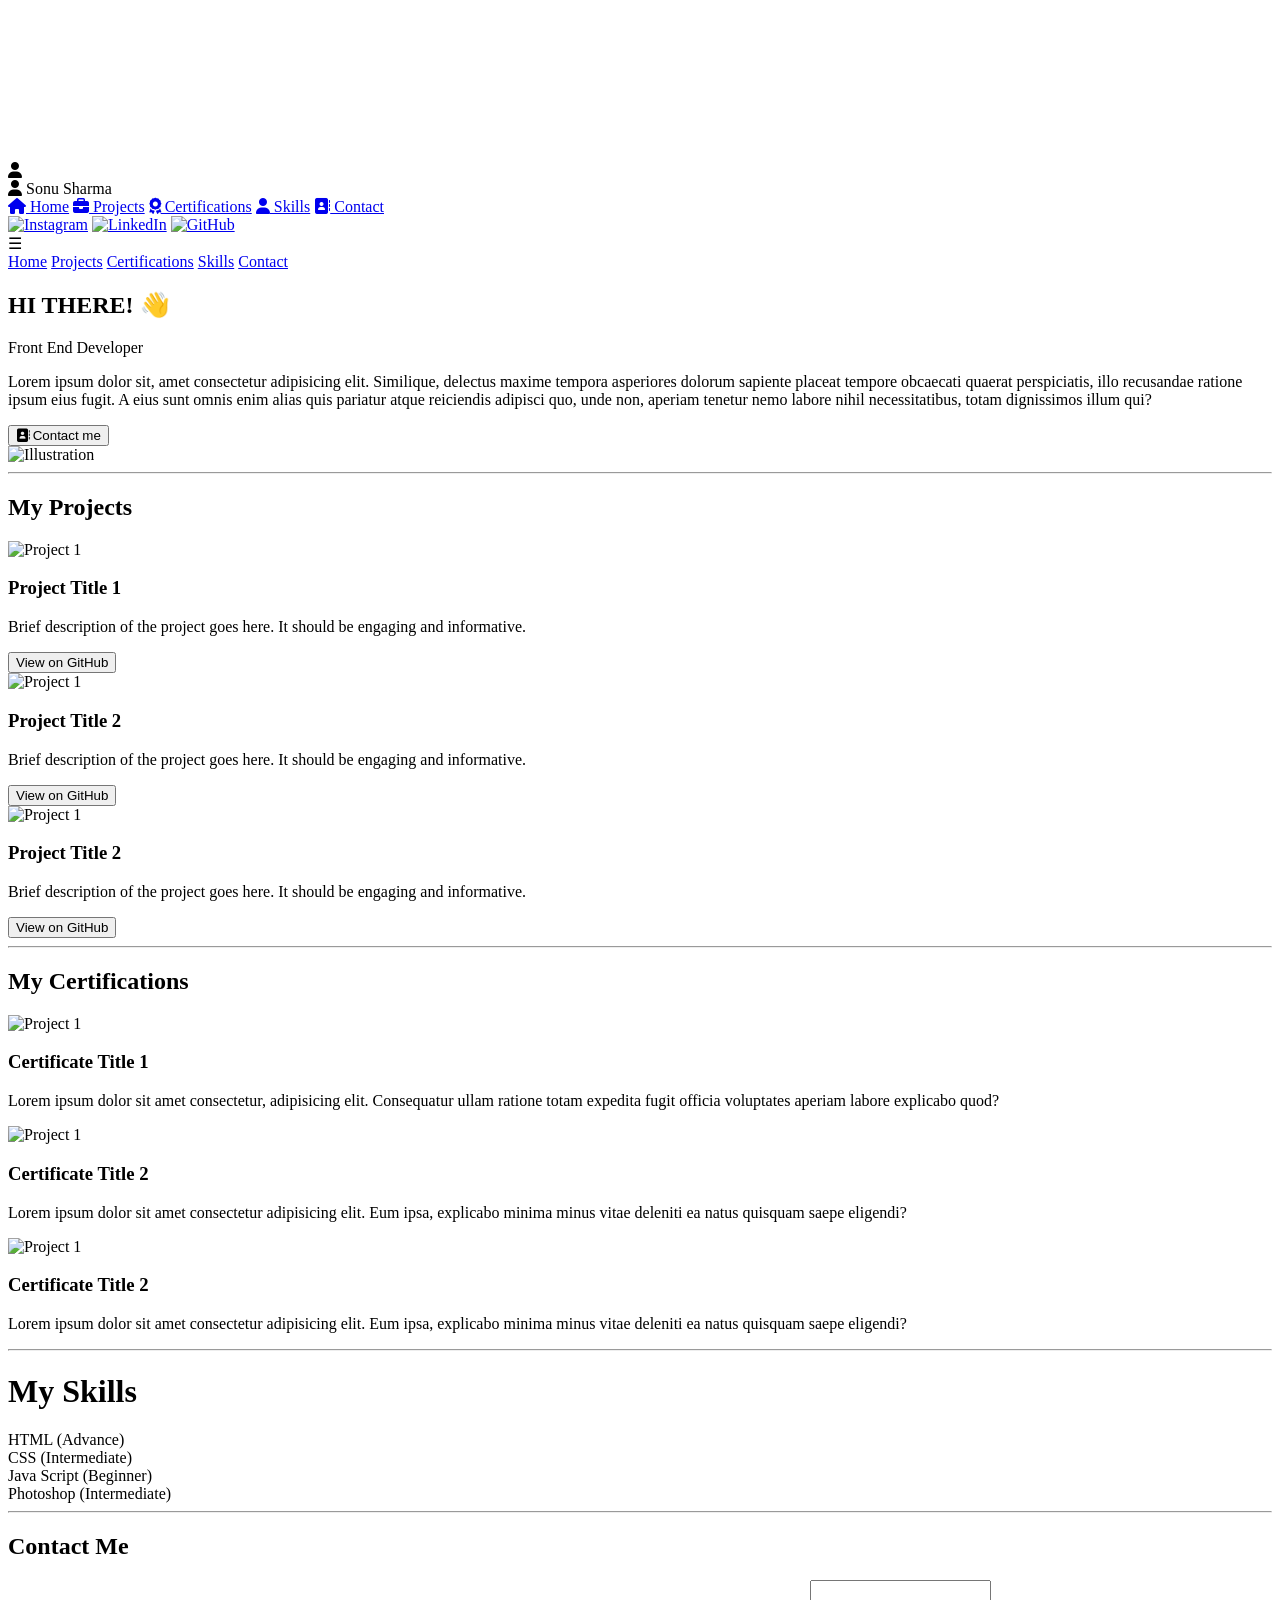
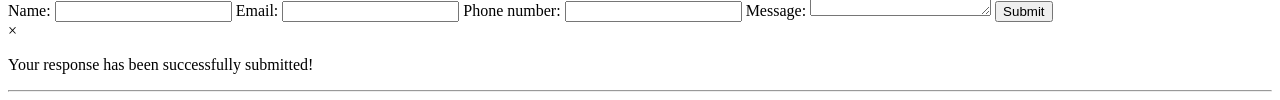
==== portfolio.html @ 5708c379 "Add files via upload" ====
<!DOCTYPE html>
<html lang="en">

<head>
    <meta charset="UTF-8">
    <meta name="viewport" content="width=device-width, initial-scale=1.0">
    <link rel="stylesheet" href="https://cdnjs.cloudflare.com/ajax/libs/font-awesome/6.5.2/css/all.min.css"
        integrity="sha512-SnH5WK+bZxgPHs44uWIX+LLJAJ9/2PkPKZ5QiAj6Ta86w+fsb2TkcmfRyVX3pBnMFcV7oQPJkl9QevSCWr3W6A=="
        crossorigin="anonymous" referrerpolicy="no-referrer" />
    <title>Sonusharma|Portfolio</title>
    <link rel="stylesheet" href="/portfolio.2/portfolio.css">
</head>

<body>
    <section class="body-background-video">
        <video src="/image/anime.mp4" autoplay muted loop></video>
    </section>


    <nav>
        <i id="user" class="fa-solid fa-user"></i>
        <div class="logo"><i id="user-2" class="fa-solid fa-user"></i> Sonu Sharma</div>
        <div class="menu">
            <a href="#home"><i class="fa-solid fa-house"></i> Home</a>
            <a href="#projects"><i class="fa-solid fa-briefcase"></i> Projects</a>
            <a href="#certifications"><i class="fa-solid fa-award"></i> Certifications</a>
            <a href="#skills"><i class="fa-solid fa-user"></i> Skills</a>
            <a href="#contact"><i class="fa-solid fa-address-book"></i> Contact</a>
        </div>
        <div class="social-media">
            <a href="https://www.instagram.com" target="_blank"><img src="/image/instagram portfolio.png"
                    alt="Instagram"></a>
            <a href="https://www.linkedin.com" target="_blank"><img src="/image/linkdkin portfolio.png"
                    alt="LinkedIn"></a>
            <a href="https://www.github.com" target="_blank"><img src="/image/github portfolio.png" alt="GitHub"></a>
        </div>
        <div class="hamburger" onclick="toggleMenu()">&#9776;</div>
    </nav>
    <div class="mobile-menu" id="mobileMenu">
        <a href="#home">Home</a>
        <a href="#projects">Projects</a>
        <a href="#certifications">Certifications</a>
        <a href="#skills">Skills</a>
        <a href="#contact">Contact</a>
    </div>



    <!-- hero-section -->
  
    <section class="hero">
        <!-- <section class="body-background-video-1">
            <video src="/image/anime.mp4" autoplay muted loop></video>
        </section> -->
        <div class="left-side">
            <div class="left-side-text">
                <h1>HI THERE! 👋</h1>
                <p id="profession">Front End Developer</p>
                <p>Lorem ipsum dolor sit, amet consectetur adipisicing elit. Similique, delectus maxime tempora
                    asperiores dolorum sapiente placeat tempore obcaecati quaerat perspiciatis, illo recusandae ratione
                    ipsum eius fugit. A eius sunt omnis enim alias quis pariatur atque reiciendis adipisci quo, unde
                    non, aperiam tenetur nemo labore nihil necessitatibus, totam dignissimos illum qui?</p>
                <button id="bttn1"><i class="fa-solid fa-address-book"></i> Contact me</button>
            </div>
        </div>
        <div class="right-side">
            <img src="/image/indomay32-removebg-preview.png" alt="Illustration" class="hero-image">
        </div>
    </section>
    <hr>



    <!-- project-section -->
    <!-- <section class="body-background-video-2">
        <video src="/image/anime.mp4" autoplay muted loop></video>
    </section> -->
    <section class="projects" id="projects">
        <h2>My Projects</h2>
        <div class="project-container">
            <div class="project-card">
                <img src="/image/indomay32-removebg-preview.png" alt="Project 1" class="project-image">
                <h3>Project Title 1</h3>
                <p>Brief description of the project goes here. It should be engaging and informative.</p>
                <button class="github-button">View on GitHub</button>
            </div>
            <div class="project-card">
                <img src="/image/indomay32-removebg-preview.png" alt="Project 1" class="project-image">
                <h3>Project Title 2</h3>
                <p>Brief description of the project goes here. It should be engaging and informative.</p>
                <button class="github-button" onclick="window.open('https://github.com/Sonu18Sharma')">View on
                    GitHub</button>
            </div>
            <div class="project-card">
                <img src="/image/indomay32-removebg-preview.png" alt="Project 1" class="project-image">
                <h3>Project Title 2</h3>
                <p>Brief description of the project goes here. It should be engaging and informative.</p>
                <button class="github-button" onclick="window.open('https://github.com/Sonu18Sharma')">View on
                    GitHub</button>
            </div>

    </section>
    <hr>

    <!-- certificate-section -->
    <!-- <section class="body-background-video-3">
        <video src="/image/anime.mp4" autoplay muted loop></video>
    </section> -->
    <section class="certificates" id="certifications">
        <h2>My Certifications</h2>
        <div class="certificate-container">
            <div class="certificate-card">
                <img src="/image/indomay32-removebg-preview.png" alt="Project 1" class="project-image">
                <h3>Certificate Title 1</h3>
                <p>Lorem ipsum dolor sit amet consectetur, adipisicing elit. Consequatur ullam ratione totam expedita fugit officia voluptates aperiam labore explicabo quod?</p>
            </div>
            <div class="certificate-card">
                <img src="/image/indomay32-removebg-preview.png" alt="Project 1" class="project-image">
                <h3>Certificate Title 2</h3>
                <p>Lorem ipsum dolor sit amet consectetur adipisicing elit. Eum ipsa, explicabo minima minus vitae deleniti ea natus quisquam saepe eligendi?</p>
            </div>
            <div class="certificate-card">
                <img src="/image/indomay32-removebg-preview.png" alt="Project 1" class="project-image">
                <h3>Certificate Title 2</h3>
                <p>Lorem ipsum dolor sit amet consectetur adipisicing elit. Eum ipsa, explicabo minima minus vitae deleniti ea natus quisquam saepe eligendi?</p>
            </div>
        </div>
    </section>
    <hr>
<!-- skill-section -->
    <div class="skills-container">
        <h1>My Skills</h1>
        <div class="skill">
            <div class="skill-name">HTML (Advance)</div>
            <div class="skill-bar">
                <div class="skill-bar-fill" id="skill-bar-fill-1" style="width: 90%;"></div>
            </div>
        </div>
        <div class="skill">
            <div class="skill-name">CSS (Intermediate)</div>
            <div class="skill-bar">
                <div class="skill-bar-fill" id="skill-bar-fill-2" style="width: 80%;"></div>
            </div>
        </div>
        <div class="skill">
            <div class="skill-name">Java Script (Beginner)</div>
            <div class="skill-bar">
                <div class="skill-bar-fill" id="skill-bar-fill-4" style="width: 65%;"></div>
            </div>
            <div class="skill">
                <div class="skill-name">Photoshop (Intermediate)</div>
                <div class="skill-bar">
                    <div class="skill-bar-fill" id="skill-bar-fill-3" style="width: 75%;"></div>
                </div>
            </div>

        </div>
    </div>
    <hr>


    <!-- <section class="body-background-video-5">
        <video src="/image/anime.mp4" autoplay muted loop></video>
    </section> -->
    <div class="form-container">
        <form id="contactForm">
            <h2>Contact Me</h2>
            <label for="name">Name:</label>
            <input type="text" id="name" name="name" required>
            
            <label for="email">Email:</label>
            <input type="email" id="email" name="email" required>

            <label for="number">Phone number:</label>
            <input type="number" id="number" name="number" required>
            
            <label for="message">Message:</label>
            <textarea id="message" name="message" required></textarea>
            
            <button type="submit">Submit</button>
        </form>
    </div>

    <div id="popup" class="popup">
        <div class="popup-content">
            <span class="close" id="closePopup">&times;</span>
            <p>Your response has been successfully submitted!</p>
        </div>
    </div>
    <hr>
    <script src="/portfolio.2/portfolio.js"></script>
</body>

</html>
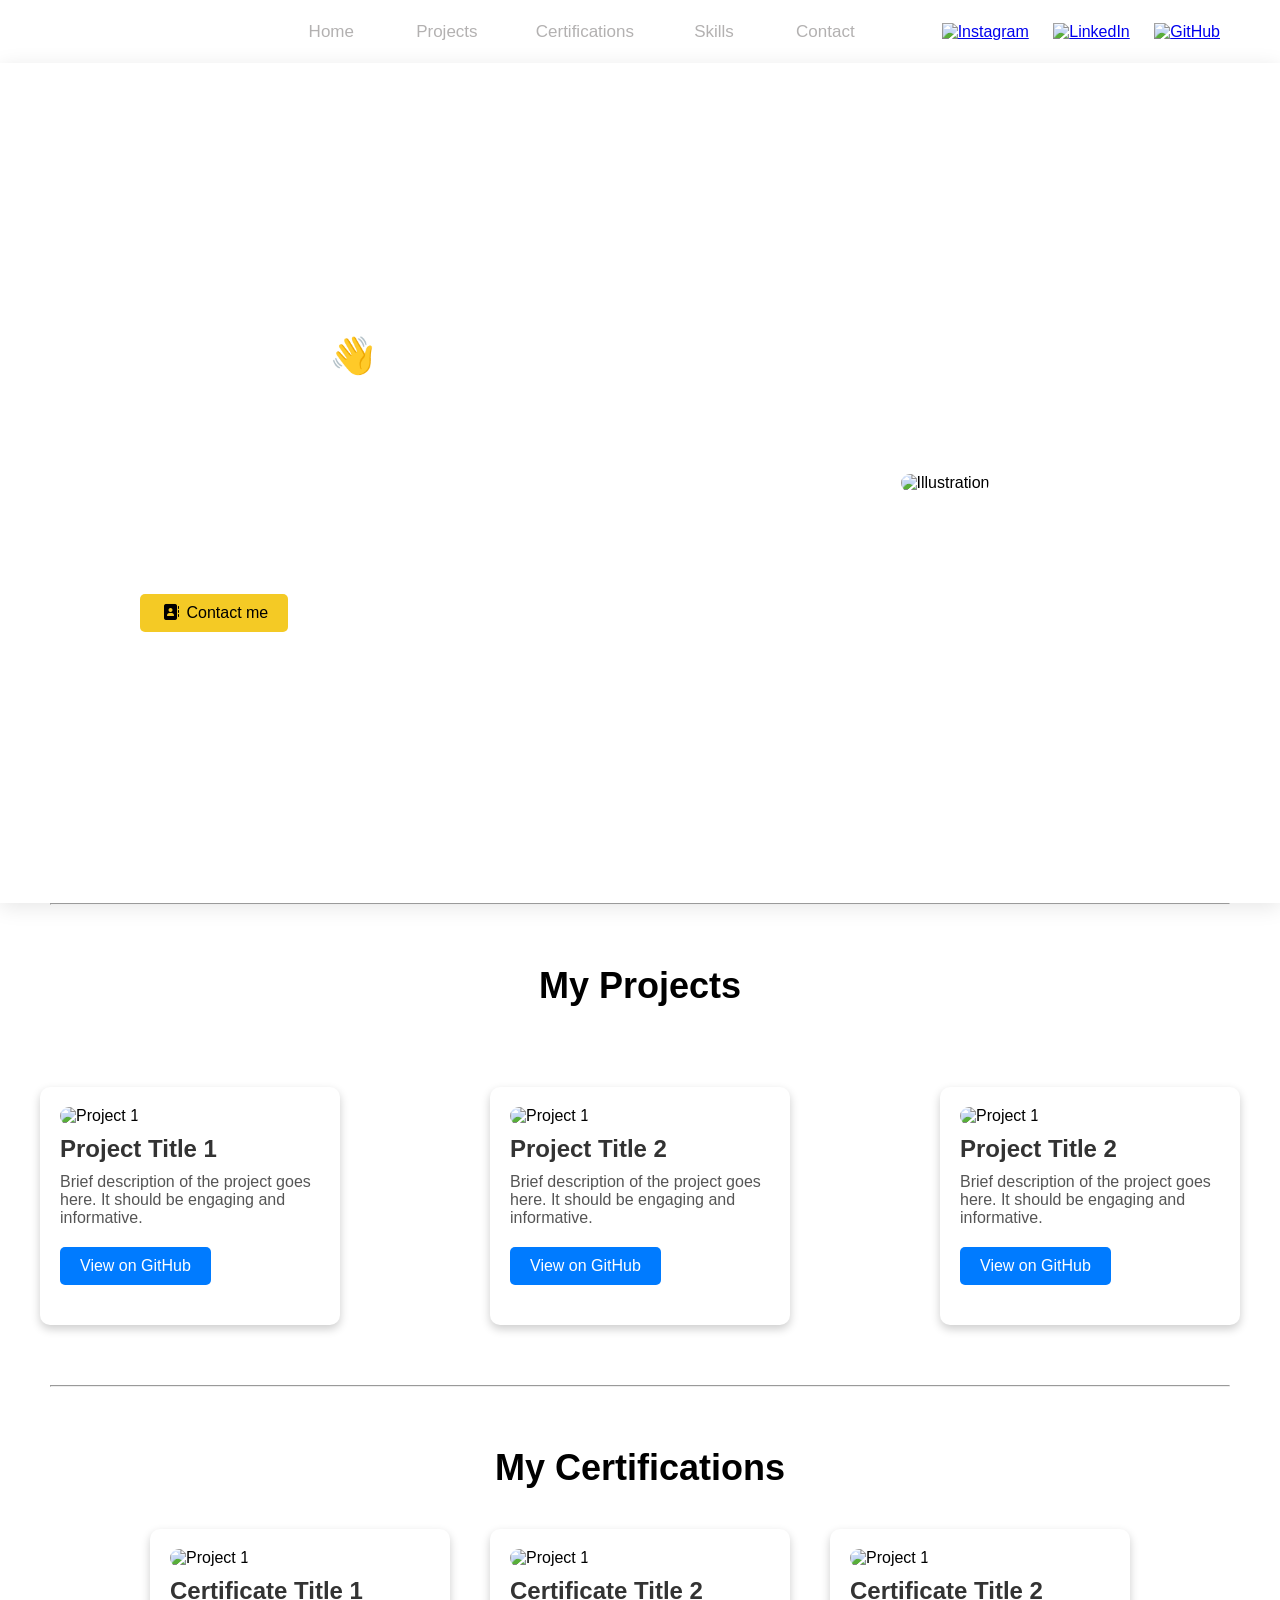
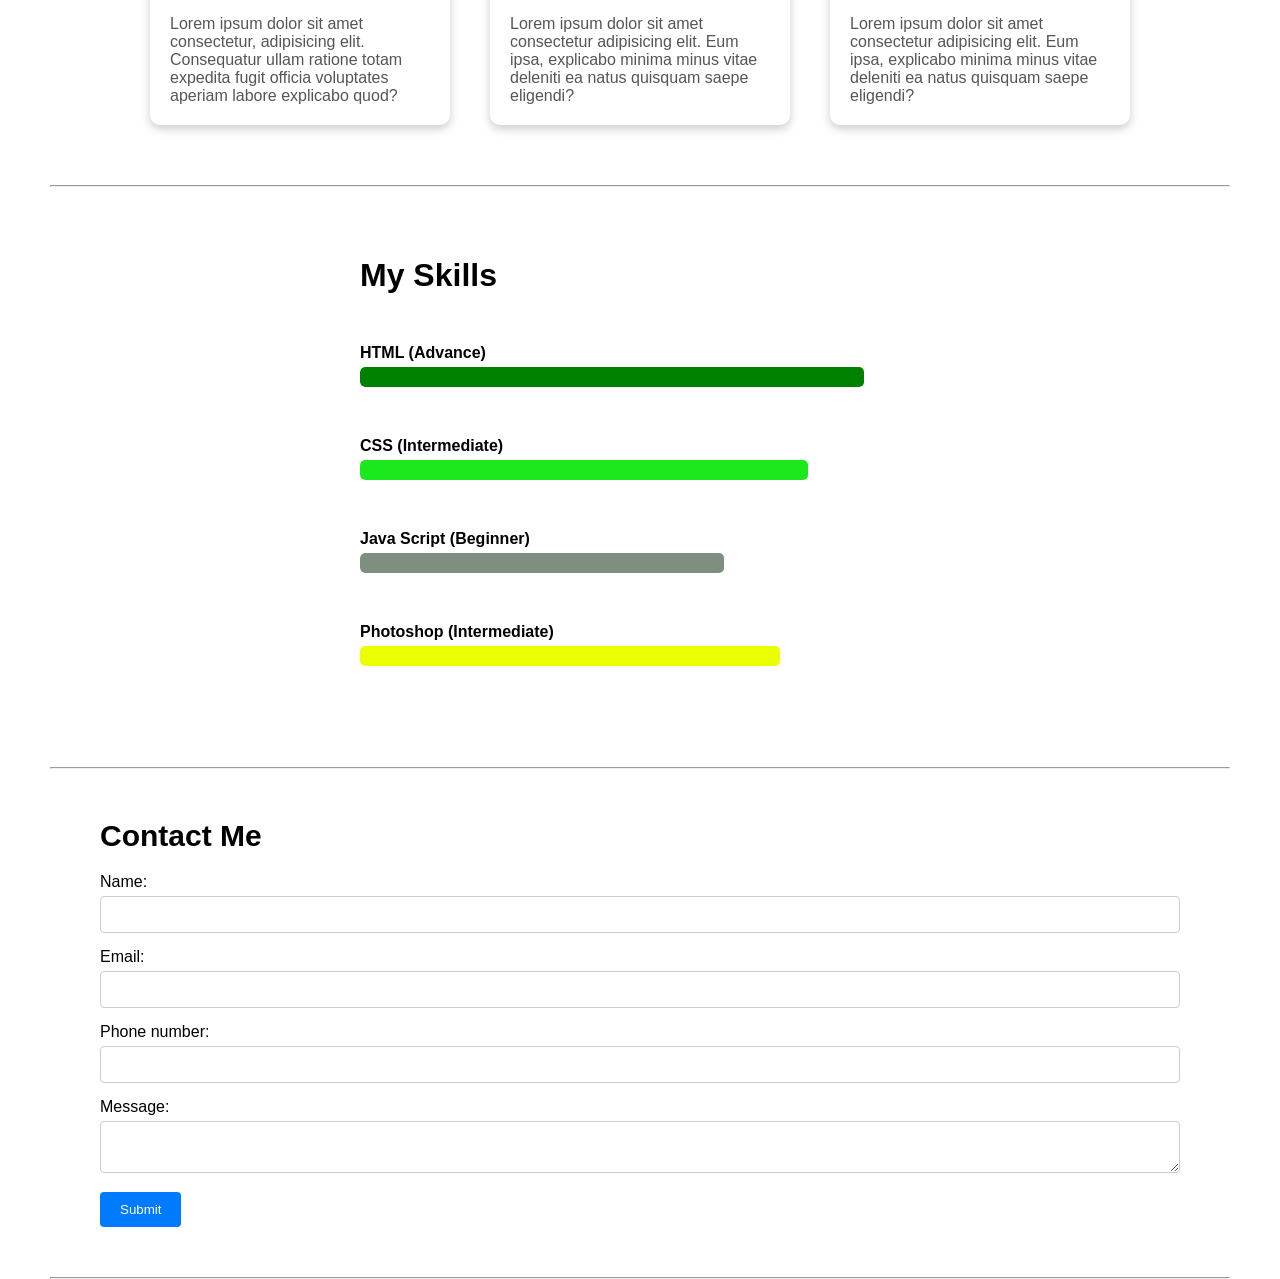
==== commit d0654748: "Update portfolio.html" ====
--- a/portfolio.html
+++ b/portfolio.html
@@ -8,7 +8,7 @@
         integrity="sha512-SnH5WK+bZxgPHs44uWIX+LLJAJ9/2PkPKZ5QiAj6Ta86w+fsb2TkcmfRyVX3pBnMFcV7oQPJkl9QevSCWr3W6A=="
         crossorigin="anonymous" referrerpolicy="no-referrer" />
     <title>Sonusharma|Portfolio</title>
-    <link rel="stylesheet" href="/portfolio.2/portfolio.css">
+    <link rel="stylesheet" href="portfolio.css">
 </head>
 
 <body>
@@ -191,4 +191,4 @@
     <script src="/portfolio.2/portfolio.js"></script>
 </body>
 
-</html>+</html>
--- a/portfolio.css
+++ b/portfolio.css
@@ -0,0 +1,708 @@
+@import url('https://fonts.googleapis.com/css2?family=Roboto:wght@400;700&display=swap');
+
+* {
+    margin: 0;
+    padding: 0;
+    box-sizing: border-box;
+}
+
+body {
+    height: 100%;
+    width: 100%;
+    font-family: "Quicksand", sans-serif;
+    
+}
+body hr{
+    color: white;
+    margin: 0px 50px;
+}
+
+.body-background-video video {
+    position: absolute;
+    top: 0;
+    left: 0;
+    width: 100%;
+    height: 100%;
+    object-fit:cover;
+    z-index: -1;
+}
+.body-background-video-1 video {
+    position: absolute;
+    margin: 46rem 0 ;
+    top: 0;
+    left: 0;
+    width: 100%;
+    height: 100%;
+    object-fit:cover;
+    z-index: -1;
+}
+.body-background-video-2 video {
+    position: absolute;
+    margin: 92rem 0 ;
+    top: 0;
+    left: 0;
+    width: 100%;
+    height: 100%;
+    object-fit:cover;
+    z-index: -1;
+}
+.body-background-video-3 video {
+    position: absolute;
+    margin: 138rem 0 ;
+    top: 0;
+    left: 0;
+    width: 100%;
+    height: 100%;
+    object-fit:cover;
+    z-index: -1;
+}
+
+.body-background-video-5 video {
+    position: absolute;
+    margin: 160rem 0 ;
+    top: 0;
+    left: 0;
+    width: 100%;
+    height: 100%;
+    object-fit:cover;
+    z-index: -1;
+}
+
+
+/* nav-bar */
+
+#user {
+    display: none;
+}
+
+nav {
+    display: flex;
+    justify-content: space-between;
+    align-items: center;
+    padding: 20px 50px;
+    /* background-color: #f5f5f5; */
+    color: rgb(0, 0, 0);
+    /* box-shadow: 0 4px 15px 10px rgba(255, 255, 255, 0.2); */
+}
+
+.logo {
+    font-size: 20px;
+    color: rgb(255, 255, 255);
+    cursor: pointer;
+    font-family: 'Segoe UI', Tahoma, Geneva, Verdana, sans-serif;
+}
+
+.menu a,
+.mobile-menu a {
+    color: rgb(179, 177, 177);
+    text-decoration: none;
+    margin: 0 15px;
+    font-size: 17px;
+    position: relative;
+    font-weight: 500;
+}
+
+.menu a::after,
+.mobile-menu a::after {
+    content: '';
+    position: absolute;
+    width: 0;
+    height: 2px;
+    display: block;
+    margin-top: 5px;
+    right: 0;
+    background: white;
+    transition: width 0.3s ease;
+}
+
+a:hover {
+    color: rgb(255, 255, 255);
+}
+
+i {
+    color: white;
+    font-size: 17x;
+    padding: 0px 3px;
+}
+
+.menu a:hover::after,
+.mobile-menu a:hover::after {
+    width: 100%;
+    left: 0;
+    background: #ffffff;
+}
+
+.social-media img {
+    width: 24px;
+    height: 24px;
+    margin: 0 10px;
+    transition: transform 0.8s;
+}
+
+.social-media img:hover {
+    transform: scale(1.2);
+}
+
+.hamburger {
+    display: none;
+    font-size: 30px;
+    cursor: pointer;
+    color: white;
+    transition: transform 0.3s;
+}
+
+.hamburger:hover {
+    transform: rotate(90deg);
+}
+
+.mobile-menu {
+    display: none;
+    flex-direction: column;
+    position: absolute;
+    top: 60px;
+    left: 0;
+    width: 100%;
+    background-color: #333;
+    padding: 10px 0;
+    animation: slideDown 0.5s forwards;
+}
+
+
+@keyframes slideDown {
+    from {
+        transform: translateY(-100%);
+        opacity: 0;
+    }
+
+    to {
+        transform: translateY(0);
+        opacity: 1;
+    }
+}
+
+
+
+@media (max-width: 768px) {
+    .menu {
+        display: none;
+    }
+
+    .logo {
+        display: none;
+    }
+
+    #user-2 {
+        display: none;
+    }
+
+    #user {
+        display: block;
+    }
+
+    .hamburger {
+        display: block;
+    }
+
+    a:hover {
+        color: rgb(255, 255, 255);
+    }
+    .mobile-menu a {
+        padding: 10px;
+        text-align: center;
+        border-bottom: 1px solid white;
+    }
+}
+
+
+
+/* hero-section */
+
+.hero {
+    display: flex;
+    justify-content: space-between;
+    align-items: center;
+    padding: 40px;
+    height: calc(100vh - 60px); 
+    box-shadow: 0 4px 20px rgba(0, 0, 0, 0.1);
+}
+
+.left-side {
+    flex: 1;
+    padding-right: 20px;
+    justify-content: space-between;
+}
+
+.left-side-text {
+    max-width: 500px;
+    animation: fadeIn 0.5s ease;
+    margin: 0px 100px;
+}
+
+.left-side h1 {
+    font-size: 36px;
+    margin: 0;
+    color: #ffffff;
+}
+
+#profession {
+    font-size: 24px;
+    font-weight: 700;
+    color: #ffffff;
+}
+
+.left-side p {
+    font-size: 16px;
+    margin: 15px 0;
+    color: #ffffff;
+}
+
+#bttn1 {
+    padding: 10px 20px;
+    font-size: 16px;
+    background-color: #f4ca25;
+    color: rgb(0, 0, 0);
+    border: none;
+    border-radius: 5px;
+    cursor: pointer;
+    transition: background-color 0.3s;
+}
+
+#bttn1 i{
+    color: black;
+}
+
+#bttn1:hover {
+    background-color: #ffcc00;
+    color: rgb(0, 0, 0);
+    font-weight: 500;
+}
+
+.right-side {
+    flex: 1;
+    text-align: center;
+}
+
+.hero-image {
+    width: 100%;
+    height: auto;
+    max-width: 400px;
+    border-radius: 10px;
+    animation: zoomIn 0.5s ease;
+}
+
+@keyframes fadeIn {
+    from {
+        opacity: 0;
+    }
+    to {
+        opacity: 1;
+    }
+}
+
+@keyframes zoomIn {
+    from {
+        transform: scale(0.9);
+    }
+    to {
+        transform: scale(1);
+    }
+}
+
+@media (max-width: 768px) {
+    .body-background-video-1 video {
+        position: absolute;
+        margin: 46rem 0 ;
+        top: 0;
+        left: 0;
+        width: 100%;
+        height: 100%;
+        object-fit:cover;
+        z-index: -1;
+    }
+    .hero {
+        flex-direction: column;
+        text-align: center;
+        height: auto;
+    }
+
+    .left-side {
+        padding: 0px;
+        margin-bottom: 20px;
+        max-width: 100%;
+    }
+
+    .hero-image {
+        max-width: 50%;
+    }
+
+    .left-side h1 {
+        font-size: 20px;
+        width: 100%;
+    }
+
+    #profession {
+        font-size: 20px;
+
+    }
+
+    .left-side p {
+        font-size: 14px;
+    }
+
+    #bttn1 {
+        padding: 8px 16px;
+    }
+}
+
+/* project-section */
+.projects {
+    padding: 60px 40px;
+    text-align: center;
+}
+
+.projects h2 {
+    font-size: 36px;
+    margin-bottom: 80px;
+    color: #000000;
+    font-family:'Franklin Gothic Medium', 'Arial Narrow', Arial, sans-serif;
+}
+
+.project-container {
+    display: flex;
+    justify-content: center;
+    flex-wrap: wrap;
+    gap: 150px;
+    cursor: pointer;
+
+}
+
+.project-card {
+    /* background-color: white; */
+    background-color: white;    
+    border-radius: 10px;
+    box-shadow: 0 4px 10px rgba(0, 0, 0, 0.2);
+    width: 300px;
+    text-align: left;
+    transition: transform 0.3s, box-shadow 0.3s;
+    padding: 20px;
+    overflow: hidden;
+    position: relative;
+}
+
+.project-card:hover {
+    transform: translateY(-5px);
+    box-shadow: 0 8px 20px rgba(0, 0, 0, 0.3);
+}
+
+.project-image {
+    width: 100%;
+    height: 250px;
+    object-fit: cover;
+    border-radius: 10px;
+    transition: transform 0.3s;
+    cursor: pointer;
+}
+
+/* .project-card:hover .project-image {
+    transform: scale(1.05);
+} */
+
+.project-card h3 {
+    font-size: 24px;
+    margin: 10px 0;
+    color: #333;
+}
+
+.project-card p {
+    font-size: 16px;
+    color: #555;
+}
+
+.github-button {
+    padding: 10px 20px;
+    margin: 20px 0px;
+    font-size: 16px;
+    color: white;
+    background-color: #007BFF;
+    border: none;
+    border-radius: 5px;
+    cursor: pointer;
+    transition: background-color 0.3s;
+}
+
+.github-button:hover {
+    background-color: #0056b3;
+}
+
+
+@media (max-width: 768px) {
+    .body-background-video-2 video {
+        position: absolute;
+        margin:90rem 0 ;
+        top: 0;
+        left: 0;
+        width: 100%;
+        height: 500%;
+        object-fit:cover;
+        z-index: -1;
+    }
+    .projects {
+        padding: 40px 20px;
+    }
+
+    .projects h2 {
+        font-size: 28px;
+        margin-bottom: 30px;
+    }
+
+    .project-container {
+        justify-content: center;
+        gap: 15px;
+    }
+
+    .project-card {
+        width: 100%;
+        height: 500px;
+        max-width: 300px; 
+    }
+
+    .project-card h3 {
+        font-size: 15px;
+    }
+
+    .project-card p {
+        font-size: 14px;
+    }
+
+    .github-button {
+        padding: 8px 16px;
+        font-size: 14px;
+    }
+}
+
+
+/* certficate-section */
+.certificates {
+    padding: 60px 40px;
+    text-align: center;
+}
+
+.certificates h2 {
+    font-size: 36px;
+    margin-bottom: 40px;
+    color: #000000;
+}
+
+.certificate-container {
+    display: flex;
+    justify-content: center;
+    flex-wrap: wrap;
+    gap: 40px;
+}
+
+.certificate-card {
+    background-color: white;
+    border-radius: 10px;
+    box-shadow: 0 4px 10px rgba(0, 0, 0, 0.2);
+    width: 300px;
+    text-align: left;
+    transition: transform 0.3s, box-shadow 0.3s;
+    padding: 20px;
+    overflow: hidden;
+    position: relative;
+    animation: fadeInUp 0.5s ease;
+}
+
+.certificate-image {
+    width: 100%;
+    height: auto;
+    border-radius: 8px;
+    transition: transform 0.3s;
+}
+
+.certificate-card:hover .certificate-image {
+    transform: scale(1.05);
+}
+
+.certificate-card h3 {
+    font-size: 24px;
+    margin: 10px 0;
+    color: #333;
+}
+
+.certificate-card p {
+    font-size: 16px;
+    color: #555;
+}
+
+@keyframes fadeInUp {
+    from {
+        opacity: 0;
+        transform: translateY(20px);
+    }
+    to {
+        opacity: 1;
+        transform: translateY(0);
+    }
+}
+
+/* Media Queries */
+@media (max-width: 768px) {
+    .certificates {
+        padding: 40px 20px;
+    }
+
+    .certificates h2 {
+        font-size: 28px;
+        margin-bottom: 30px;
+    }
+
+    .certificate-container {
+        justify-content: center;
+        gap: 15px;
+    }
+
+    .certificate-card {
+        width: 100%;
+        max-width: 300px; /* Maintain a max-width */
+    }
+
+    .certificate-card h3 {
+        font-size: 20px;
+    }
+
+    .certificate-card p {
+        font-size: 14px;
+    }
+}
+
+/* skill-section */
+.skills-container {
+    max-width: 600px;
+    margin: 50px auto;
+    padding: 20px;
+    height: 30rem;
+    color: rgb(0, 0, 0);
+}
+
+.skill {
+    margin: 50px 0;
+}
+
+.skill-name {
+    font-weight: bold;
+    margin-bottom: 5px;
+    cursor: pointer;
+    color: rgb(0, 0, 0);
+}
+
+.skill-bar {
+    width: 100%;
+    border-radius: 5px;
+    overflow: hidden;
+}
+
+.skill-bar-fill {
+    height: 20px;
+    border-radius: 5px;
+    width: 0;
+    transition: width 2s;
+}
+
+#skill-bar-fill-1 {
+    background-color: green;
+}
+
+#skill-bar-fill-2 {
+    background-color: rgb(27, 233, 27);
+}
+
+#skill-bar-fill-3 {
+    background-color: rgb(234, 255, 0);
+}
+
+#skill-bar-fill-4 {
+    background-color: rgb(127, 143, 127);
+}
+
+
+
+
+.form-container {
+    
+    padding: 50px 100px;
+    border-radius: 5px;
+    box-shadow: 0 0 10px rgba(255, 255, 255, 0.1);
+}
+
+h2 {
+    margin-bottom: 20px;
+    color: #000000;
+    font-size: 30px;
+}
+
+label {
+    display: block;
+    margin-bottom: 5px;
+    color: #000000;
+}
+
+input, textarea {
+    width: 100%;
+    padding: 10px;
+    margin-bottom: 15px;
+    border: 1px solid #ccc;
+    border-radius: 4px;
+    color: rgb(0, 0, 0);
+}
+
+button {
+    padding: 10px 20px;
+    background-color: #007BFF;
+    color: #fff;
+    border: none;
+    border-radius: 4px;
+    cursor: pointer;
+}
+
+button:hover {
+    background-color: #0056b3;
+}
+
+.popup {
+    display: none;
+    position: fixed;
+    z-index: 1;
+    left: 0;
+    top: 0;
+    width: 100%;
+    height: 100%;
+    overflow: auto;
+    background-color: rgb(255, 255, 255), 255;
+    background-color: rgba(0, 0, 0, 0.4);
+}
+
+.popup-content {
+    background-color: #fff;
+    margin: 15% auto;
+    padding: 20px;
+    border: 1px solid #ffffff;
+    width: 80%;
+    max-width: 300px;
+    text-align: center;
+    border-radius: 5px;
+}
+
+.close {
+    color: #ffffff;
+    float: right;
+    font-size: 28px;
+    font-weight: bold;
+}
+
+.close:hover,
+.close:focus {
+    color: #000;
+    text-decoration: none;
+    cursor: pointer;
+}
